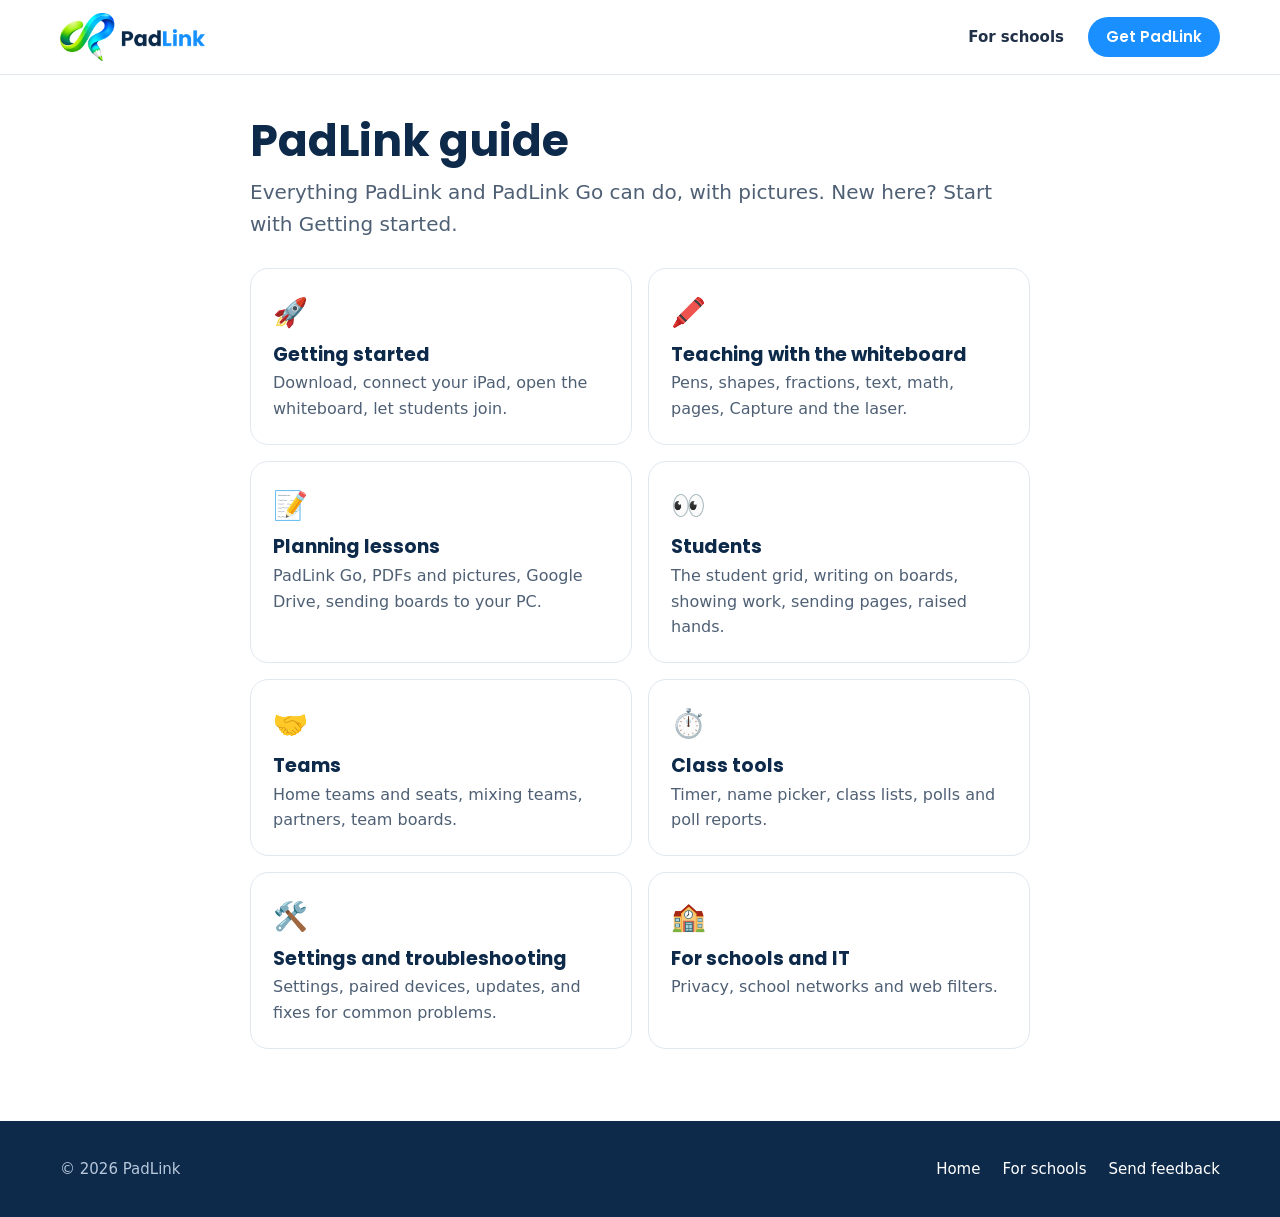
==== guide/index.html @ 0d5d38d1 "getpadlink.com 2026-11-07 09:48" ====
<!doctype html>
<html lang="en">
<head>
<meta charset="utf-8">
<meta name="viewport" content="width=device-width, initial-scale=1">
<title>PadLink guide</title>
<meta name="description" content="How to use PadLink and PadLink Go: getting started, the whiteboard, planning lessons, students, teams and class tools.">
<meta property="og:title" content="PadLink guide">
<meta property="og:site_name" content="PadLink">
<meta property="og:type" content="website">
<meta property="og:image" content="https://getpadlink.com/img/share.png">
<meta property="og:image:width" content="1200">
<meta property="og:image:height" content="630">
<meta property="og:image:alt" content="PadLink: your classroom tools in one free app, with the whiteboard showing a Moon phases lesson">
<meta name="twitter:card" content="summary_large_image">
<meta property="og:description" content="How to use PadLink and PadLink Go: getting started, the whiteboard, planning lessons, students, teams and class tools.">
<meta property="og:url" content="https://getpadlink.com/guide/">
<link rel="icon" href="../favicon.ico" sizes="any">
<link rel="apple-touch-icon" href="../apple-touch-icon.png">
<link rel="stylesheet" href="../style.css">
</head>
<body>

<header class="top">
  <div class="wrap">
    <a href="../"><img src="../img/padlink-logo.png" alt="PadLink"></a>
    <nav>
      <a class="wide" href="../schools.html">For schools</a>
      <a class="btn primary small" href="../#get">Get PadLink</a>
    </nav>
  </div>
</header>

<main class="guide">
  <h1>PadLink guide</h1>
  <p class="intro">Everything PadLink and PadLink Go can do, with pictures. New here? Start with Getting started.</p>
  <div class="topics">
    <a class="topic" href="getting-started.html"><span class="ico">🚀</span><h3>Getting started</h3><p>Download, connect your iPad, open the whiteboard, let students join.</p></a>
    <a class="topic" href="whiteboard.html"><span class="ico">🖍️</span><h3>Teaching with the whiteboard</h3><p>Pens, shapes, fractions, text, math, pages, Capture and the laser.</p></a>
    <a class="topic" href="planning.html"><span class="ico">📝</span><h3>Planning lessons</h3><p>PadLink Go, PDFs and pictures, Google Drive, sending boards to your PC.</p></a>
    <a class="topic" href="students.html"><span class="ico">👀</span><h3>Students</h3><p>The student grid, writing on boards, showing work, sending pages, raised hands.</p></a>
    <a class="topic" href="teams.html"><span class="ico">🤝</span><h3>Teams</h3><p>Home teams and seats, mixing teams, partners, team boards.</p></a>
    <a class="topic" href="class-tools.html"><span class="ico">⏱️</span><h3>Class tools</h3><p>Timer, name picker, class lists, polls and poll reports.</p></a>
    <a class="topic" href="settings.html"><span class="ico">🛠️</span><h3>Settings and troubleshooting</h3><p>Settings, paired devices, updates, and fixes for common problems.</p></a>
    <a class="topic" href="../schools.html"><span class="ico">🏫</span><h3>For schools and IT</h3><p>Privacy, school networks and web filters.</p></a>
  </div>
</main>

<footer>
  <div class="wrap">
    <div>© 2026 PadLink</div>
    <nav>
      <a href="../">Home</a>
      <a href="../schools.html">For schools</a>
      <a href="../feedback.html">Send feedback</a>
    </nav>
  </div>
</footer>
</body>
</html>
---- style.css ----
@font-face { font-family: Poppins; font-weight: 700; src: url(fonts/Poppins-Bold.ttf) format('truetype'); font-display: swap; }
@font-face { font-family: Poppins; font-weight: 600; src: url(fonts/Poppins-SemiBold.ttf) format('truetype'); font-display: swap; }
:root {
  --navy: #0E2A4A; --blue: #1A8FFF; --blue-dark: #0B6FD6; --green: #5DB820;
  --ink: #1F3047; --muted: #4F6075; --line: #E1E8F0; --soft: #F4F8FC; --white: #fff;
}
* { box-sizing: border-box; }
html { scroll-behavior: smooth; -webkit-text-size-adjust: 100%; }
body { margin: 0; font: 18px/1.6 system-ui, -apple-system, "Segoe UI", Roboto, sans-serif; color: var(--ink); background: var(--white); }
h1, h2, h3 { font-family: Poppins, system-ui, sans-serif; color: var(--navy); line-height: 1.2; margin: 0; }
h2 { font-size: clamp(26px, 4vw, 34px); text-align: center; margin-bottom: 28px; }
a { color: var(--blue-dark); }
.wrap { max-width: 1200px; margin: 0 auto; padding: 0 20px; }
section { padding: 80px 0; }
section.soft { background: var(--soft); }
@media (max-width: 640px) { section { padding: 52px 0; } h2 { margin-bottom: 22px; } }

/* top bar */
.top { position: sticky; top: 0; z-index: 5; background: rgba(255,255,255,.94); backdrop-filter: blur(8px); border-bottom: 1px solid var(--line); }
.top .wrap { display: flex; align-items: center; justify-content: space-between; height: 74px; gap: 16px; }
.top img { height: 48px; display: block; }
.top nav { display: flex; gap: 24px; align-items: center; font-weight: 600; font-size: 15px; }
.top nav a { color: var(--ink); text-decoration: none; }
@media (max-width: 640px) { .top nav a.wide { display: none; } .top .wrap { height: 64px; } .top img { height: 40px; } }

/* buttons */
.btn { display: inline-flex; align-items: center; justify-content: center; gap: 10px; font-family: Poppins, system-ui, sans-serif; font-weight: 600; text-decoration: none; border-radius: 999px; padding: 15px 30px; font-size: 18px; border: 0; cursor: pointer; }
.btn.primary { background: var(--blue); color: #fff; box-shadow: 0 8px 20px rgba(26,143,255,.28); }
.btn.primary:hover { background: var(--blue-dark); }
.btn.small { padding: 8px 18px; font-size: 15px; box-shadow: none; }

/* hero: the first screen */
.hero { padding: 72px 0 80px; background: linear-gradient(165deg, #F0FAE8 0%, #E9F4FF 60%, #fff 100%); text-align: center; }
.hero img.mark { width: 120px; height: auto; margin-bottom: 18px; filter: drop-shadow(0 12px 20px rgba(14,42,74,.16)); }
.hero h1 { font-size: clamp(34px, 6vw, 56px); max-width: 760px; margin: 0 auto; }
.hero h1 span { background: linear-gradient(90deg, var(--green), var(--blue)); -webkit-background-clip: text; background-clip: text; color: transparent; }
.hero p { font-size: 20px; color: var(--muted); margin: 18px auto 30px; max-width: 560px; }
.hero .facts { margin-top: 18px; font-size: 15px; color: var(--muted); }
.hero .facts b { color: var(--navy); }
.hero .phone-only { display: none; }
/* iPads (which say they are Macs), phones and Chromebooks can't run PadLink for Windows, whatever their width */
.is-device .hero .pc-only { display: none; }
.is-device .hero .phone-only { display: block; }
@media (max-width: 640px) {
  .hero { padding: 40px 0 48px; }
  .hero img.mark { width: 84px; margin-bottom: 12px; }
  .hero p { font-size: 18px; margin: 14px auto 24px; }
  .hero .pc-only { display: none; }
  .hero .phone-only { display: block; }
  .hero .btn { width: 100%; max-width: 340px; }
}
@media (min-width: 1100px) {
  .hero h1 { font-size: 64px; max-width: 900px; }
  .hero p { font-size: 22px; max-width: 640px; }
  .hero img.mark { width: 140px; }
}
.hero .hint { font-size: 15px; color: var(--muted); margin-top: 12px; }

/* features: short tiles */
.tiles { display: grid; grid-template-columns: repeat(3, 1fr); gap: 18px; }
.tile { background: #fff; border: 1px solid var(--line); border-radius: 20px; padding: 24px; }
.tile .ico { font-size: 32px; line-height: 1; }
a.tile { display: block; color: inherit; text-decoration: none; transition: transform .15s ease, box-shadow .15s ease; }
a.tile:hover { transform: translateY(-3px); box-shadow: 0 14px 34px rgba(14, 42, 74, .12); }
.tiles > .tile { min-width: 0; } /* (a picture mustn't widen its column) */
.tile .shot { display: block; width: 100%; max-width: 100%; height: auto; aspect-ratio: 16 / 10; object-fit: cover; border-radius: 12px; border: 1px solid var(--line); background: #f4f6fb; }
.tile h3 { font-size: 19px; margin: 12px 0 6px; }
.tile p { margin: 0; color: var(--muted); font-size: 16px; }
.tag { display: inline-block; font: 700 11px system-ui, sans-serif; letter-spacing: .05em; text-transform: uppercase; color: #fff; background: var(--green); border-radius: 999px; padding: 3px 9px; margin-left: 6px; vertical-align: middle; }
@media (min-width: 1100px) { .tiles { gap: 24px; } .tile { padding: 30px; } .tile h3 { font-size: 21px; } .tile p { font-size: 17px; } }
@media (max-width: 860px) { .tiles { grid-template-columns: repeat(2, 1fr); } }
@media (max-width: 640px) {
  .tiles { gap: 12px; }
  .tile { padding: 18px 14px; text-align: center; border-radius: 18px; }
  .tile h3 { font-size: 16px; margin: 10px 0 0; }
  .tile p { display: none; }
}

/* how it works */
.steps { display: grid; grid-template-columns: repeat(3, 1fr); gap: 24px; counter-reset: s; max-width: 900px; margin: 0 auto; }
.step { text-align: center; }
.step::before { counter-increment: s; content: counter(s); display: grid; place-items: center; width: 50px; height: 50px; margin: 0 auto 12px; border-radius: 50%; background: linear-gradient(135deg, var(--green), var(--blue)); color: #fff; font: 700 22px Poppins, sans-serif; }
.step h3 { font-size: 19px; margin-bottom: 4px; }
.step p { margin: 0; color: var(--muted); font-size: 16px; }
@media (max-width: 640px) {
  .steps { grid-template-columns: 1fr; gap: 18px; }
  .step { display: grid; grid-template-columns: 44px 1fr; gap: 14px; text-align: left; align-items: center; }
  .step::before { width: 44px; height: 44px; margin: 0; font-size: 19px; }
}

/* more: Go and schools as two simple links */
.more { display: grid; grid-template-columns: 1fr 1fr; gap: 18px; }
.more a { display: block; text-decoration: none; background: #fff; border: 1px solid var(--line); border-radius: 20px; padding: 24px; color: var(--ink); }
.more a:hover { border-color: var(--blue); }
.more h3 { font-size: 19px; margin-bottom: 4px; }
.more h3::after { content: ' →'; color: var(--blue); }
.more p { margin: 0; color: var(--muted); font-size: 16px; }
@media (max-width: 640px) { .more { grid-template-columns: 1fr; gap: 12px; } .more a { padding: 18px 20px; } }

/* questions */
.faq { max-width: 720px; margin: 0 auto; }
details { border-bottom: 1px solid var(--line); }
summary { cursor: pointer; list-style: none; padding: 18px 0; font-family: Poppins, system-ui, sans-serif; font-weight: 600; color: var(--navy); display: flex; justify-content: space-between; gap: 16px; font-size: 17px; }
summary::-webkit-details-marker { display: none; }
summary::after { content: '+'; font-size: 24px; line-height: 1; color: var(--blue); }
details[open] summary::after { content: '−'; }
details p { margin: 0 0 18px; color: var(--muted); font-size: 17px; }

/* about */
.about { max-width: 620px; margin: 0 auto; text-align: center; }
.about p { color: var(--muted); margin: 0 0 18px; }
.bmc img { height: 50px; width: auto; }

/* plain pages (schools) */
.page { max-width: 720px; margin: 0 auto; padding: 48px 20px 64px; }
.page h1 { font-size: clamp(30px, 5vw, 40px); margin-bottom: 12px; }
.page h2 { text-align: left; font-size: 22px; margin: 36px 0 10px; }
.page p, .page li { color: var(--muted); }
.page li { margin-bottom: 8px; }
code { overflow-wrap: anywhere; background: var(--soft); border: 1px solid var(--line); border-radius: 6px; padding: 1px 6px; font-size: 15px; color: var(--navy); }

/* footer */
footer { background: var(--navy); color: #B8C8DC; padding: 36px 0; font-size: 15px; }
footer .wrap { display: flex; flex-wrap: wrap; gap: 18px 28px; align-items: center; justify-content: space-between; }
footer nav { display: flex; flex-wrap: wrap; gap: 14px 22px; }
footer a { color: #fff; text-decoration: none; }
footer a:hover { text-decoration: underline; }

/* the guide */
.guide { max-width: 820px; margin: 0 auto; padding: 40px 20px 72px; }
.guide h1 { font-size: clamp(32px, 5vw, 44px); margin-bottom: 8px; }
.guide .intro { font-size: 20px; color: var(--muted); margin: 0 0 28px; }
.guide .crumbs { font-size: 15px; margin: 0 0 10px; color: var(--muted); }
.guide .crumbs a { text-decoration: none; }
.guide section { padding: 36px 0 8px; border-top: 1px solid var(--line); }
.guide section:first-of-type { border-top: 0; }
.guide h2 { text-align: left; font-size: 26px; margin: 0 0 14px; scroll-margin-top: 90px; }
.guide section { scroll-margin-top: 80px; }
.guide li { margin-bottom: 8px; }
.guide p { margin: 0 0 16px; }
.toc { display: grid; grid-template-columns: 1fr 1fr; gap: 6px 24px; background: var(--soft); border: 1px solid var(--line); border-radius: 16px; padding: 18px 22px; margin-bottom: 12px; }
.toc a { text-decoration: none; font-weight: 600; font-size: 16px; padding: 4px 0; }
@media (max-width: 640px) { .toc { grid-template-columns: 1fr; } }
.shot { margin: 22px 0; }
.shot img { width: 100%; height: auto; display: block; border-radius: 14px; border: 1px solid var(--line); box-shadow: 0 6px 22px rgba(14,42,74,.08); }
.shot.narrow img { max-width: 380px; margin: 0 auto; }
.shot figcaption { font-size: 15px; color: var(--muted); margin-top: 10px; text-align: center; }
ol.marks { list-style: none; padding: 0; counter-reset: m; }
ol.marks li { counter-increment: m; position: relative; padding-left: 40px; margin-bottom: 10px; }
ol.marks li::before { content: counter(m); position: absolute; left: 0; top: 1px; width: 28px; height: 28px; border-radius: 50%; background: var(--blue); color: #fff; font: 700 15px/28px Poppins, sans-serif; text-align: center; }
.tip { background: #EEF7FF; border-left: 4px solid var(--blue); border-radius: 10px; padding: 14px 18px; margin: 16px 0; font-size: 17px; }
.next { margin-top: 40px; padding-top: 24px; border-top: 1px solid var(--line); font-weight: 600; }
.next a { text-decoration: none; }
.topics { display: grid; grid-template-columns: 1fr 1fr; gap: 16px; }
@media (max-width: 640px) { .topics { grid-template-columns: 1fr; gap: 12px; } }
.topic { display: block; position: relative; text-decoration: none; color: var(--ink); background: #fff; border: 1px solid var(--line); border-radius: 18px; padding: 22px; }
a.topic:hover { border-color: var(--blue); }
.topic .ico { font-size: 28px; }
.topic h3 { font-size: 19px; margin: 8px 0 4px; }
.topic p { margin: 0; color: var(--muted); font-size: 16px; }
.topic.soon { opacity: .6; }
.soon-tag { position: absolute; top: 18px; right: 18px; font-size: 12px; font-weight: 700; color: var(--muted); background: var(--soft); border-radius: 999px; padding: 3px 10px; }
table.keys { width: 100%; border-collapse: collapse; font-size: 16px; }
table.keys td { padding: 9px 8px; border-bottom: 1px solid var(--line); vertical-align: middle; }
table.keys td:nth-child(odd) { white-space: nowrap; width: 1%; }
kbd { font: 600 13px ui-monospace, Consolas, monospace; background: #fff; border: 1px solid #C9D4E1; border-bottom-width: 2px; border-radius: 6px; padding: 2px 7px; color: var(--navy); }
@media (max-width: 640px) { table.keys tr { display: grid; grid-template-columns: auto 1fr; } table.keys td { border: 0; padding: 6px 8px; } table.keys tr { border-bottom: 1px solid var(--line); } }

/* PadLink Go: its own band, in the Go badge's teal-green */
.go-band { background: linear-gradient(160deg, #E8FBF4 0%, #EAF5FF 70%); }
.go-grid { display: grid; grid-template-columns: 1fr 1.1fr; gap: 48px; align-items: center; }
.go-logo { height: 52px; width: auto; margin-bottom: 18px; }
.go-text h2 { text-align: left; margin-bottom: 14px; }
.go-lead { font-size: 18px; color: var(--muted); margin: 0 0 18px; }
.go-points { list-style: none; padding: 0; margin: 0 0 26px; display: grid; gap: 10px; }
.go-points li { display: flex; gap: 12px; align-items: center; font-size: 17px; color: var(--ink); }
.go-points span { flex: none; width: 36px; height: 36px; display: grid; place-items: center; border-radius: 10px; background: #fff; box-shadow: 0 2px 8px rgba(14,42,74,.08); }
.go-actions { display: flex; align-items: center; gap: 22px; flex-wrap: wrap; }
.btn.go { background: linear-gradient(90deg, #00CB9F, #00C46F); color: #fff; box-shadow: 0 8px 20px rgba(0,180,120,.28); }
.btn.go:hover { filter: brightness(0.95); }
.go-how { font-weight: 600; color: var(--blue-dark); text-decoration: none; }
.go-how:hover { text-decoration: underline; }
.go-note { margin: 18px 0 0; font-size: 14.5px; color: var(--muted); }
.go-shot { width: 100%; height: auto; }
.schools-strip { padding: 40px 0; }
.schools-link { display: flex; align-items: center; gap: 16px; padding: 20px 24px; border: 1px solid var(--line); border-radius: 20px; background: #fff; color: var(--ink); text-decoration: none; }
.schools-link:hover { border-color: var(--blue); }
.schools-link .ico { font-size: 28px; }
.schools-link b { display: block; font-size: 18px; }
.schools-link small { display: block; color: var(--muted); font-size: 15px; }
.schools-link .arrow { margin-left: auto; color: var(--blue); font-size: 22px; }
@media (max-width: 860px) {
  .go-grid { grid-template-columns: 1fr; gap: 30px; }
  .go-shot { order: -1; max-width: 560px; margin: 0 auto; }
}
@media (max-width: 640px) {
  .go-logo { height: 42px; }
  .go-lead { font-size: 17px; }
  .go-actions .btn { width: 100%; }
  .schools-strip { padding: 28px 0; }
}

/* PadLink Go on a computer: Send to my iPad shows a QR code to scan */
.go-actions [hidden], .go-note[hidden], .go-send-box[hidden] { display: none; }
.go-send-box { display: flex; align-items: center; gap: 18px; margin-top: 18px; padding: 16px 18px; border-radius: 18px; background: #fff; box-shadow: 0 4px 16px rgba(14,42,74,.08); }
.go-send-box img { flex: none; border-radius: 8px; }
.go-send-box p { margin: 0 0 10px; font-size: 15.5px; color: var(--ink); }
.go-copy { padding: 6px 14px; border: 1.5px solid #c9d6f5; border-radius: 999px; background: #eef3ff; color: #1e4fc2; font: inherit; font-size: 14px; font-weight: 700; cursor: pointer; }
.go-copy:hover { border-color: var(--blue); }
.go-addr { margin-left: 6px; font-size: 14px; color: var(--muted); }
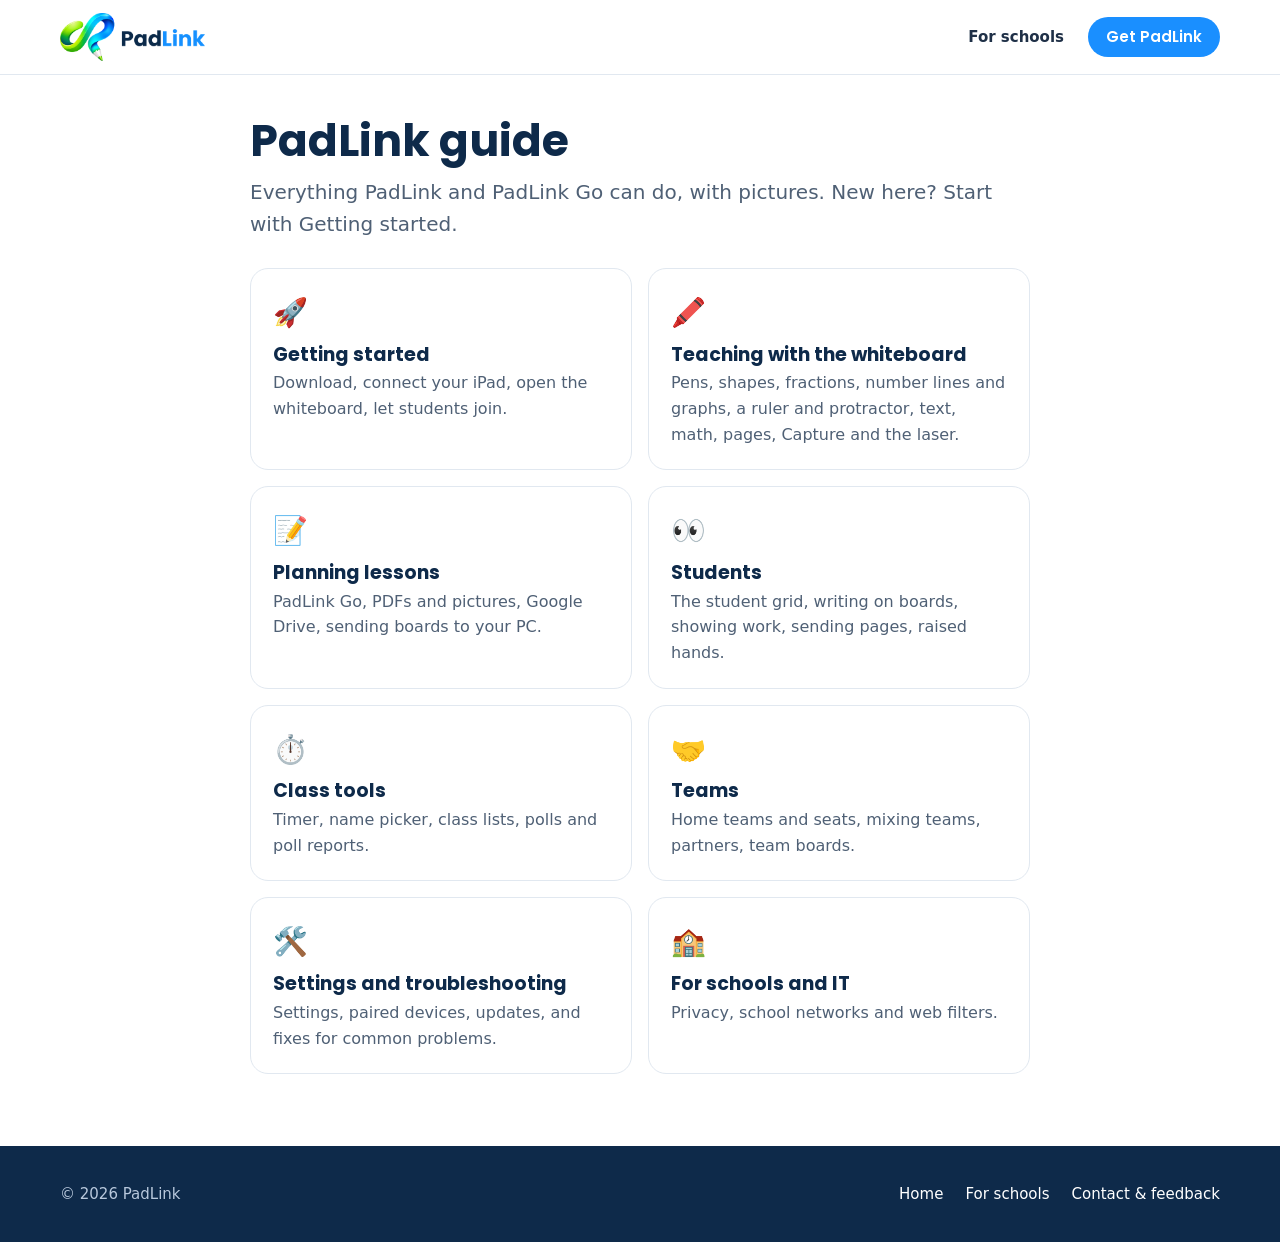
==== commit 026302c6: "getpadlink.com 2026-11-13 18:19" ====
--- a/guide/index.html
+++ b/guide/index.html
@@ -8,10 +8,10 @@
 <meta property="og:title" content="PadLink guide">
 <meta property="og:site_name" content="PadLink">
 <meta property="og:type" content="website">
-<meta property="og:image" content="https://getpadlink.com/img/share.png">
+<meta property="og:image" content="https://getpadlink.com/img/share.png?v=3">
 <meta property="og:image:width" content="1200">
 <meta property="og:image:height" content="630">
-<meta property="og:image:alt" content="PadLink: your classroom tools in one free app, with the whiteboard showing a Moon phases lesson">
+<meta property="og:image:alt" content="PadLink: your classroom tools, together in one free app. An iPad and the classroom whiteboard showing the same Moon phases lesson">
 <meta name="twitter:card" content="summary_large_image">
 <meta property="og:description" content="How to use PadLink and PadLink Go: getting started, the whiteboard, planning lessons, students, teams and class tools.">
 <meta property="og:url" content="https://getpadlink.com/guide/">
@@ -36,11 +36,11 @@
   <p class="intro">Everything PadLink and PadLink Go can do, with pictures. New here? Start with Getting started.</p>
   <div class="topics">
     <a class="topic" href="getting-started.html"><span class="ico">🚀</span><h3>Getting started</h3><p>Download, connect your iPad, open the whiteboard, let students join.</p></a>
-    <a class="topic" href="whiteboard.html"><span class="ico">🖍️</span><h3>Teaching with the whiteboard</h3><p>Pens, shapes, fractions, text, math, pages, Capture and the laser.</p></a>
+    <a class="topic" href="whiteboard.html"><span class="ico">🖍️</span><h3>Teaching with the whiteboard</h3><p>Pens, shapes, fractions, number lines and graphs, a ruler and protractor, text, math, pages, Capture and the laser.</p></a>
     <a class="topic" href="planning.html"><span class="ico">📝</span><h3>Planning lessons</h3><p>PadLink Go, PDFs and pictures, Google Drive, sending boards to your PC.</p></a>
     <a class="topic" href="students.html"><span class="ico">👀</span><h3>Students</h3><p>The student grid, writing on boards, showing work, sending pages, raised hands.</p></a>
+    <a class="topic" href="class-tools.html"><span class="ico">⏱️</span><h3>Class tools</h3><p>Timer, name picker, class lists, polls and poll reports.</p></a>
     <a class="topic" href="teams.html"><span class="ico">🤝</span><h3>Teams</h3><p>Home teams and seats, mixing teams, partners, team boards.</p></a>
-    <a class="topic" href="class-tools.html"><span class="ico">⏱️</span><h3>Class tools</h3><p>Timer, name picker, class lists, polls and poll reports.</p></a>
     <a class="topic" href="settings.html"><span class="ico">🛠️</span><h3>Settings and troubleshooting</h3><p>Settings, paired devices, updates, and fixes for common problems.</p></a>
     <a class="topic" href="../schools.html"><span class="ico">🏫</span><h3>For schools and IT</h3><p>Privacy, school networks and web filters.</p></a>
   </div>
@@ -52,7 +52,7 @@
     <nav>
       <a href="../">Home</a>
       <a href="../schools.html">For schools</a>
-      <a href="../feedback.html">Send feedback</a>
+      <a href="../feedback.html">Contact &amp; feedback</a>
     </nav>
   </div>
 </footer>
